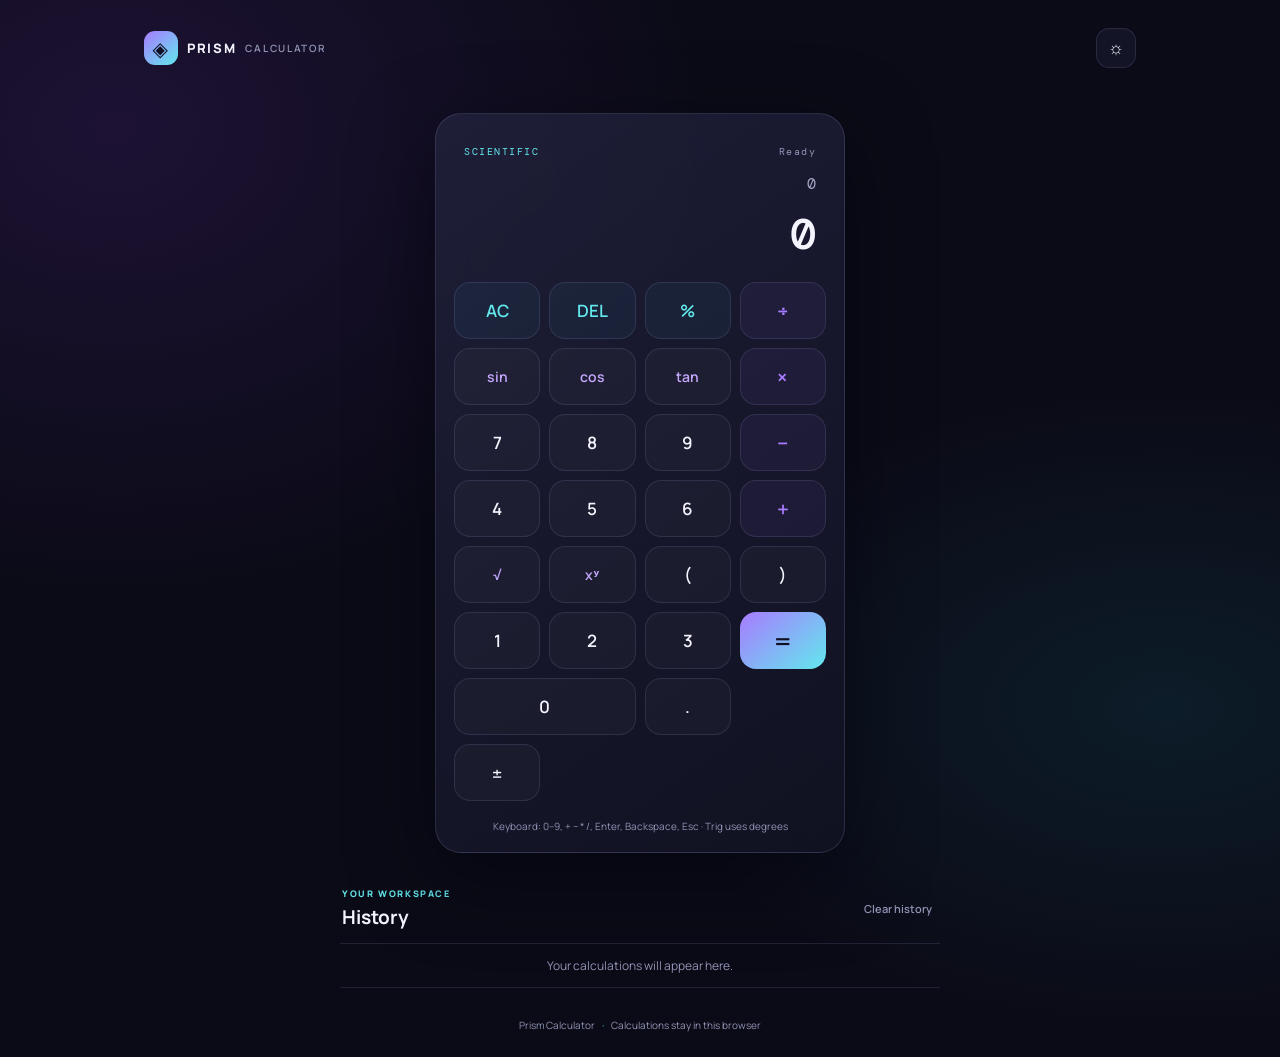
==== projects/calculator-app/index.html @ f1276480 "Build Prism scientific calculator project with responsive UI, parser, themes, history, and preview a" ====
<!doctype html>
<html lang="en">
<head>
  <meta charset="utf-8"><meta name="viewport" content="width=device-width,initial-scale=1">
  <meta name="theme-color" content="#101024"><meta name="description" content="A responsive scientific calculator with keyboard support, history, and themes.">
  <title>Prism Calculator</title><link rel="stylesheet" href="style.css">
</head>
<body>
  <main class="shell">
    <header class="topbar"><a class="brand" href="../../"> <span class="brand-mark">◈</span> PRISM <small>CALCULATOR</small></a><button id="theme-toggle" class="icon-btn" type="button" aria-label="Toggle light theme" title="Toggle theme">☼</button></header>
    <section class="calculator" aria-label="Calculator">
      <div class="display"><div class="display-meta"><span>SCIENTIFIC</span><span id="status" aria-live="polite">Ready</span></div><div id="expression" class="expression" aria-label="Expression">0</div><div id="result" class="result" aria-live="polite">0</div></div>
      <div class="keypad" aria-label="Calculator keys">
        <button data-action="clear" class="key utility">AC</button><button data-action="delete" class="key utility">DEL</button><button data-value="%" class="key utility">%</button><button data-value="/" class="key operator">÷</button>
        <button data-value="sin(" class="key function">sin</button><button data-value="cos(" class="key function">cos</button><button data-value="tan(" class="key function">tan</button><button data-value="*" class="key operator">×</button>
        <button data-value="7" class="key">7</button><button data-value="8" class="key">8</button><button data-value="9" class="key">9</button><button data-value="-" class="key operator">−</button>
        <button data-value="4" class="key">4</button><button data-value="5" class="key">5</button><button data-value="6" class="key">6</button><button data-value="+" class="key operator">+</button>
        <button data-value="sqrt(" class="key function">√</button><button data-value="^" class="key function">xʸ</button><button data-value="(" class="key">(</button><button data-value=")" class="key">)</button>
        <button data-value="1" class="key">1</button><button data-value="2" class="key">2</button><button data-value="3" class="key">3</button><button data-action="equals" class="key equals" aria-label="Calculate">=</button>
        <button data-value="0" class="key zero">0</button><button data-value="." class="key">.</button><button data-action="sign" class="key">±</button>
      </div>
      <p class="hint">Keyboard: 0–9, + − * /, Enter, Backspace, Esc · Trig uses degrees</p>
    </section>
    <aside class="history-panel"><div class="history-heading"><div><p class="eyebrow">YOUR WORKSPACE</p><h2>History</h2></div><button id="clear-history" class="text-btn">Clear history</button></div><ol id="history" class="history-list"><li class="history-empty">Your calculations will appear here.</li></ol></aside>
    <footer>Prism Calculator <span>·</span> Calculations stay in this browser</footer>
  </main><script src="app.js"></script>
</body></html>
---- projects/calculator-app/style.css ----
@import url('https://fonts.googleapis.com/css2?family=DM+Mono:wght@400;500&family=Manrope:wght@400;500;600;700;800&display=swap');
:root{color-scheme:dark;--bg:#0b0b17;--panel:rgba(22,23,43,.83);--panel2:#1d203b;--ink:#f4f4ff;--muted:#9295b6;--line:rgba(182,185,255,.13);--purple:#a87bff;--cyan:#62e8ed;--shadow:0 24px 80px #02020b80}*{box-sizing:border-box}body{margin:0;min-height:100vh;background:radial-gradient(ellipse at 9% 12%,#602b9e36,transparent 36%),radial-gradient(ellipse at 91% 67%,#168e9b22,transparent 32%),var(--bg);color:var(--ink);font:15px Manrope,system-ui,sans-serif}.shell{width:min(1040px,100%);margin:auto;padding:28px 24px 20px}.topbar,.brand,.history-heading,.display-meta{display:flex;align-items:center;justify-content:space-between}.brand{justify-content:flex-start;gap:9px;color:var(--ink);text-decoration:none;font-size:13px;font-weight:800;letter-spacing:.13em}.brand small{font-size:10px;color:var(--muted);font-weight:600;letter-spacing:.17em}.brand-mark{display:grid;place-items:center;width:34px;height:34px;border-radius:11px;background:linear-gradient(140deg,var(--purple),var(--cyan));color:#101024;font-size:20px}.icon-btn{width:40px;height:40px;border:1px solid var(--line);border-radius:13px;background:var(--panel);color:var(--ink);font-size:18px;cursor:pointer}.calculator{width:min(410px,100%);margin:45px auto 24px;padding:18px;border:1px solid #c7c8ff23;border-radius:26px;background:linear-gradient(145deg,#22233ecc,#111222e8);box-shadow:var(--shadow);backdrop-filter:blur(20px)}.display{min-height:133px;padding:13px 10px 19px;text-align:right}.display-meta{color:var(--muted);font:10px 'DM Mono',monospace;letter-spacing:.15em}.display-meta span:first-child{color:var(--cyan)}.expression{height:31px;margin-top:16px;color:#a6a8c4;font:15px 'DM Mono',monospace;overflow:auto;white-space:nowrap}.result{font:500 clamp(32px,9vw,44px) 'DM Mono',monospace;overflow:hidden;text-overflow:ellipsis;white-space:nowrap}.keypad{display:grid;grid-template-columns:repeat(4,1fr);gap:9px}.key{min-width:0;height:57px;border:1px solid var(--line);border-radius:16px;background:#ffffff07;color:var(--ink);font:600 17px Manrope,system-ui;cursor:pointer;transition:transform .15s,background .15s,border-color .15s}.key:hover,.icon-btn:hover{transform:translateY(-2px);background:#ffffff12;border-color:#aaa4ff55}.key:active{transform:scale(.96)}.key.utility{color:var(--cyan);background:#48d6df0d}.key.function{color:#c6a9ff;font-size:14px}.key.operator{color:var(--purple);font-size:21px;background:#9c70ff10}.key.equals{grid-row:span 2;color:#111126;background:linear-gradient(140deg,var(--purple),var(--cyan));border:0;font-size:26px}.key.zero{grid-column:span 2}.hint{margin:17px 0 0;text-align:center;color:var(--muted);font-size:10px;line-height:1.6}.history-panel{width:min(600px,100%);margin:0 auto}.history-heading{border-bottom:1px solid var(--line);padding:10px 2px 13px}.eyebrow{margin:0 0 4px;color:var(--cyan);font-size:9px;font-weight:800;letter-spacing:.18em}.history-heading h2{margin:0;font-size:19px}.text-btn{border:0;background:transparent;color:var(--muted);font:600 11px Manrope;cursor:pointer}.text-btn:hover{color:var(--cyan)}.history-list{padding:0;margin:0;list-style:none}.history-list li{display:flex;justify-content:space-between;gap:15px;padding:13px 4px;border-bottom:1px solid var(--line);font:12px 'DM Mono',monospace}.history-list li span:last-child{color:var(--cyan)}.history-empty{color:var(--muted);justify-content:center!important;font-family:Manrope!important}footer{text-align:center;color:var(--muted);font-size:10px;padding:30px 0 5px}footer span{color:var(--cyan);padding:0 5px}body.light{color-scheme:light;--bg:#f4f4fb;--panel:#fff;--panel2:#fff;--ink:#202039;--muted:#696b86;--line:#25244820;--shadow:0 24px 80px #25244818;background:radial-gradient(ellipse at 9% 12%,#a87bff28,transparent 36%),radial-gradient(ellipse at 91% 67%,#62e8ed32,transparent 32%),var(--bg)}body.light .calculator{background:#ffffffc9;border-color:#fff;box-shadow:var(--shadow)}body.light .key{background:#f4f3fa}body.light .key.operator{background:#a87bff12}body.light .key.equals{background:linear-gradient(140deg,#a87bff,#62e8ed)}body.light .expression{color:#77798f}@media(max-width:520px){.shell{padding:18px 14px}.calculator{margin:25px auto 20px;padding:13px;border-radius:21px}.keypad{gap:7px}.key{height:53px;border-radius:14px}.display{min-height:123px}.history-panel{padding:0 3px}}@media(prefers-reduced-motion:reduce){*,*::before,*::after{scroll-behavior:auto!important;transition:none!important}}
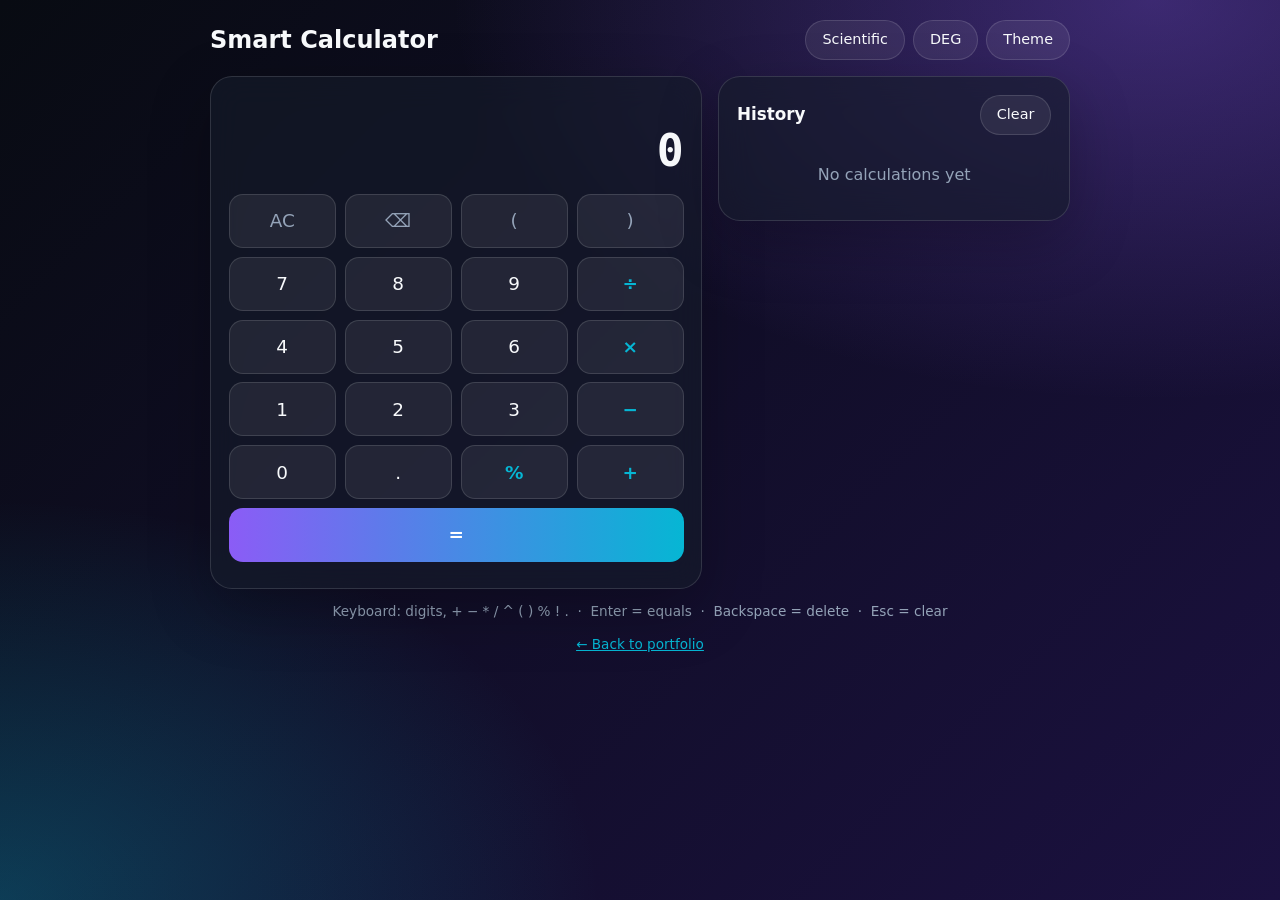
==== commit e5693d59: "Upgrade portfolio with new projects, certificates and resume" ====
--- a/projects/calculator-app/index.html
+++ b/projects/calculator-app/index.html
@@ -1,27 +1,37 @@
-<!doctype html>
-<html lang="en">
+<!DOCTYPE html>
+<html lang="en" data-theme="dark">
 <head>
-  <meta charset="utf-8"><meta name="viewport" content="width=device-width,initial-scale=1">
-  <meta name="theme-color" content="#101024"><meta name="description" content="A responsive scientific calculator with keyboard support, history, and themes.">
-  <title>Prism Calculator</title><link rel="stylesheet" href="style.css">
+<meta charset="utf-8">
+<meta name="viewport" content="width=device-width, initial-scale=1">
+<title>Smart Calculator | Anurag Kumar</title>
+<meta name="description" content="A scientific calculator with history, keyboard input and dark/light mode, built with HTML, CSS and JavaScript.">
+<link rel="stylesheet" href="style.css">
 </head>
 <body>
-  <main class="shell">
-    <header class="topbar"><a class="brand" href="../../"> <span class="brand-mark">◈</span> PRISM <small>CALCULATOR</small></a><button id="theme-toggle" class="icon-btn" type="button" aria-label="Toggle light theme" title="Toggle theme">☼</button></header>
-    <section class="calculator" aria-label="Calculator">
-      <div class="display"><div class="display-meta"><span>SCIENTIFIC</span><span id="status" aria-live="polite">Ready</span></div><div id="expression" class="expression" aria-label="Expression">0</div><div id="result" class="result" aria-live="polite">0</div></div>
-      <div class="keypad" aria-label="Calculator keys">
-        <button data-action="clear" class="key utility">AC</button><button data-action="delete" class="key utility">DEL</button><button data-value="%" class="key utility">%</button><button data-value="/" class="key operator">÷</button>
-        <button data-value="sin(" class="key function">sin</button><button data-value="cos(" class="key function">cos</button><button data-value="tan(" class="key function">tan</button><button data-value="*" class="key operator">×</button>
-        <button data-value="7" class="key">7</button><button data-value="8" class="key">8</button><button data-value="9" class="key">9</button><button data-value="-" class="key operator">−</button>
-        <button data-value="4" class="key">4</button><button data-value="5" class="key">5</button><button data-value="6" class="key">6</button><button data-value="+" class="key operator">+</button>
-        <button data-value="sqrt(" class="key function">√</button><button data-value="^" class="key function">xʸ</button><button data-value="(" class="key">(</button><button data-value=")" class="key">)</button>
-        <button data-value="1" class="key">1</button><button data-value="2" class="key">2</button><button data-value="3" class="key">3</button><button data-action="equals" class="key equals" aria-label="Calculate">=</button>
-        <button data-value="0" class="key zero">0</button><button data-value="." class="key">.</button><button data-action="sign" class="key">±</button>
-      </div>
-      <p class="hint">Keyboard: 0–9, + − * /, Enter, Backspace, Esc · Trig uses degrees</p>
+<main class="app">
+  <header class="top">
+    <h1>Smart Calculator</h1>
+    <div class="tools">
+      <button id="sci" class="pill" aria-pressed="false">Scientific</button>
+      <button id="deg" class="pill" aria-label="Angle unit: degrees">DEG</button>
+      <button id="theme" class="pill" aria-label="Switch light or dark theme">Theme</button>
+    </div>
+  </header>
+  <div class="layout">
+    <section class="calc glass" aria-label="Calculator">
+      <output id="expr" class="expr"></output>
+      <output id="res" class="res" aria-live="polite">0</output>
+      <div id="sciKeys" class="keys sci-keys" hidden></div>
+      <div id="keys" class="keys"></div>
     </section>
-    <aside class="history-panel"><div class="history-heading"><div><p class="eyebrow">YOUR WORKSPACE</p><h2>History</h2></div><button id="clear-history" class="text-btn">Clear history</button></div><ol id="history" class="history-list"><li class="history-empty">Your calculations will appear here.</li></ol></aside>
-    <footer>Prism Calculator <span>·</span> Calculations stay in this browser</footer>
-  </main><script src="app.js"></script>
-</body></html>
+    <aside class="hist glass" aria-label="Calculation history">
+      <div class="hh"><h2>History</h2><button id="clearHist" class="pill">Clear</button></div>
+      <ul id="list"></ul>
+    </aside>
+  </div>
+  <p class="hint">Keyboard: digits, + − * / ^ ( ) % ! . &nbsp;·&nbsp; Enter = equals &nbsp;·&nbsp; Backspace = delete &nbsp;·&nbsp; Esc = clear</p>
+  <p class="hint"><a href="../../index.html">← Back to portfolio</a></p>
+</main>
+<script src="script.js"></script>
+</body>
+</html>
--- a/projects/calculator-app/style.css
+++ b/projects/calculator-app/style.css
@@ -1,2 +1,35 @@
-@import url('https://fonts.googleapis.com/css2?family=DM+Mono:wght@400;500&family=Manrope:wght@400;500;600;700;800&display=swap');
-:root{color-scheme:dark;--bg:#0b0b17;--panel:rgba(22,23,43,.83);--panel2:#1d203b;--ink:#f4f4ff;--muted:#9295b6;--line:rgba(182,185,255,.13);--purple:#a87bff;--cyan:#62e8ed;--shadow:0 24px 80px #02020b80}*{box-sizing:border-box}body{margin:0;min-height:100vh;background:radial-gradient(ellipse at 9% 12%,#602b9e36,transparent 36%),radial-gradient(ellipse at 91% 67%,#168e9b22,transparent 32%),var(--bg);color:var(--ink);font:15px Manrope,system-ui,sans-serif}.shell{width:min(1040px,100%);margin:auto;padding:28px 24px 20px}.topbar,.brand,.history-heading,.display-meta{display:flex;align-items:center;justify-content:space-between}.brand{justify-content:flex-start;gap:9px;color:var(--ink);text-decoration:none;font-size:13px;font-weight:800;letter-spacing:.13em}.brand small{font-size:10px;color:var(--muted);font-weight:600;letter-spacing:.17em}.brand-mark{display:grid;place-items:center;width:34px;height:34px;border-radius:11px;background:linear-gradient(140deg,var(--purple),var(--cyan));color:#101024;font-size:20px}.icon-btn{width:40px;height:40px;border:1px solid var(--line);border-radius:13px;background:var(--panel);color:var(--ink);font-size:18px;cursor:pointer}.calculator{width:min(410px,100%);margin:45px auto 24px;padding:18px;border:1px solid #c7c8ff23;border-radius:26px;background:linear-gradient(145deg,#22233ecc,#111222e8);box-shadow:var(--shadow);backdrop-filter:blur(20px)}.display{min-height:133px;padding:13px 10px 19px;text-align:right}.display-meta{color:var(--muted);font:10px 'DM Mono',monospace;letter-spacing:.15em}.display-meta span:first-child{color:var(--cyan)}.expression{height:31px;margin-top:16px;color:#a6a8c4;font:15px 'DM Mono',monospace;overflow:auto;white-space:nowrap}.result{font:500 clamp(32px,9vw,44px) 'DM Mono',monospace;overflow:hidden;text-overflow:ellipsis;white-space:nowrap}.keypad{display:grid;grid-template-columns:repeat(4,1fr);gap:9px}.key{min-width:0;height:57px;border:1px solid var(--line);border-radius:16px;background:#ffffff07;color:var(--ink);font:600 17px Manrope,system-ui;cursor:pointer;transition:transform .15s,background .15s,border-color .15s}.key:hover,.icon-btn:hover{transform:translateY(-2px);background:#ffffff12;border-color:#aaa4ff55}.key:active{transform:scale(.96)}.key.utility{color:var(--cyan);background:#48d6df0d}.key.function{color:#c6a9ff;font-size:14px}.key.operator{color:var(--purple);font-size:21px;background:#9c70ff10}.key.equals{grid-row:span 2;color:#111126;background:linear-gradient(140deg,var(--purple),var(--cyan));border:0;font-size:26px}.key.zero{grid-column:span 2}.hint{margin:17px 0 0;text-align:center;color:var(--muted);font-size:10px;line-height:1.6}.history-panel{width:min(600px,100%);margin:0 auto}.history-heading{border-bottom:1px solid var(--line);padding:10px 2px 13px}.eyebrow{margin:0 0 4px;color:var(--cyan);font-size:9px;font-weight:800;letter-spacing:.18em}.history-heading h2{margin:0;font-size:19px}.text-btn{border:0;background:transparent;color:var(--muted);font:600 11px Manrope;cursor:pointer}.text-btn:hover{color:var(--cyan)}.history-list{padding:0;margin:0;list-style:none}.history-list li{display:flex;justify-content:space-between;gap:15px;padding:13px 4px;border-bottom:1px solid var(--line);font:12px 'DM Mono',monospace}.history-list li span:last-child{color:var(--cyan)}.history-empty{color:var(--muted);justify-content:center!important;font-family:Manrope!important}footer{text-align:center;color:var(--muted);font-size:10px;padding:30px 0 5px}footer span{color:var(--cyan);padding:0 5px}body.light{color-scheme:light;--bg:#f4f4fb;--panel:#fff;--panel2:#fff;--ink:#202039;--muted:#696b86;--line:#25244820;--shadow:0 24px 80px #25244818;background:radial-gradient(ellipse at 9% 12%,#a87bff28,transparent 36%),radial-gradient(ellipse at 91% 67%,#62e8ed32,transparent 32%),var(--bg)}body.light .calculator{background:#ffffffc9;border-color:#fff;box-shadow:var(--shadow)}body.light .key{background:#f4f3fa}body.light .key.operator{background:#a87bff12}body.light .key.equals{background:linear-gradient(140deg,#a87bff,#62e8ed)}body.light .expression{color:#77798f}@media(max-width:520px){.shell{padding:18px 14px}.calculator{margin:25px auto 20px;padding:13px;border-radius:21px}.keypad{gap:7px}.key{height:53px;border-radius:14px}.display{min-height:123px}.history-panel{padding:0 3px}}@media(prefers-reduced-motion:reduce){*,*::before,*::after{scroll-behavior:auto!important;transition:none!important}}
+:root{--bg1:#080B12;--bg2:#1b1140;--tx:#F8FAFC;--mu:#94A3B8;--glass:rgba(21,28,43,.62);--bd:rgba(255,255,255,.13);--key:rgba(255,255,255,.07);--p:#8B5CF6;--c:#06B6D4;color-scheme:dark}
+[data-theme="light"]{--bg1:#eef2ff;--bg2:#cffafe;--tx:#0f172a;--mu:#475569;--glass:rgba(255,255,255,.72);--bd:rgba(15,23,42,.14);--key:rgba(15,23,42,.06);color-scheme:light}
+*,*::before,*::after{box-sizing:border-box}
+body{margin:0;min-height:100vh;color:var(--tx);font:400 1rem/1.5 "Segoe UI",system-ui,-apple-system,sans-serif;
+  background:radial-gradient(700px 400px at 90% 0,rgba(139,92,246,.35),transparent),radial-gradient(600px 400px at 0 100%,rgba(6,182,212,.28),transparent),linear-gradient(135deg,var(--bg1),var(--bg2));background-attachment:fixed}
+.app{max-width:900px;margin:0 auto;padding:1.25rem}
+.top{display:flex;flex-wrap:wrap;gap:.75rem;justify-content:space-between;align-items:center;margin-bottom:1rem}
+h1{font-size:1.5rem;margin:0}h2{font-size:1.05rem;margin:0}
+.tools{display:flex;gap:.5rem}
+.pill{background:var(--key);color:var(--tx);border:1px solid var(--bd);border-radius:999px;padding:.45rem 1rem;font:inherit;font-size:.9rem;cursor:pointer;min-height:40px;transition:border-color .2s,background .2s}
+.pill:hover{border-color:var(--c)}
+.pill[aria-pressed="true"]{background:var(--p);border-color:var(--p);color:#fff}
+.layout{display:grid;grid-template-columns:minmax(0,1.4fr) minmax(0,1fr);gap:1rem;align-items:start}
+.glass{background:var(--glass);border:1px solid var(--bd);border-radius:22px;padding:1.1rem;-webkit-backdrop-filter:blur(16px);backdrop-filter:blur(16px);box-shadow:0 20px 60px rgba(0,0,0,.25)}
+.expr{display:block;min-height:1.6rem;text-align:right;color:var(--mu);font:1.1rem ui-monospace,Consolas,monospace;overflow-x:auto;white-space:nowrap}
+.res{display:block;text-align:right;font:600 clamp(2rem,8vw,2.8rem)/1.2 ui-monospace,Consolas,monospace;margin:.25rem 0 1rem;overflow-x:auto;white-space:nowrap}
+.keys{display:grid;grid-template-columns:repeat(4,1fr);gap:.55rem;margin-bottom:.55rem}
+.keys[hidden]{display:none}
+.k{min-height:54px;border:1px solid var(--bd);border-radius:14px;background:var(--key);color:var(--tx);font:500 1.15rem "Segoe UI",system-ui,sans-serif;cursor:pointer;transition:transform .12s,background .2s,border-color .2s}
+.k:hover{border-color:var(--c)}.k:active{transform:scale(.95)}
+.k.op{color:var(--c);font-weight:700}.k.fn{color:var(--mu)}
+.k.sci{font-size:1rem;color:var(--c)}
+.k.eq{grid-column:1/-1;background:linear-gradient(90deg,var(--p),var(--c));border:0;color:#fff;font-weight:700}
+:focus-visible{outline:3px solid var(--c);outline-offset:2px}
+.hh{display:flex;justify-content:space-between;align-items:center;margin-bottom:.75rem}
+#list{list-style:none;margin:0;padding:0;max-height:430px;overflow:auto}
+#list li+li{border-top:1px solid var(--bd)}
+#list button{display:block;width:100%;text-align:right;background:none;border:0;color:var(--tx);padding:.6rem .25rem;cursor:pointer;font:inherit;border-radius:8px}
+#list button:hover{background:var(--key)}
+#list small{display:block;color:var(--mu);font-family:ui-monospace,Consolas,monospace}
+.empty{color:var(--mu);text-align:center;padding:1rem 0}
+.hint{color:var(--mu);font-size:.85rem;text-align:center;margin:.75rem 0 0}
+.hint a{color:var(--c)}
+@media (max-width:720px){.layout{grid-template-columns:1fr}#list{max-height:220px}}
+@media (prefers-reduced-motion:reduce){*{transition:none!important}}
